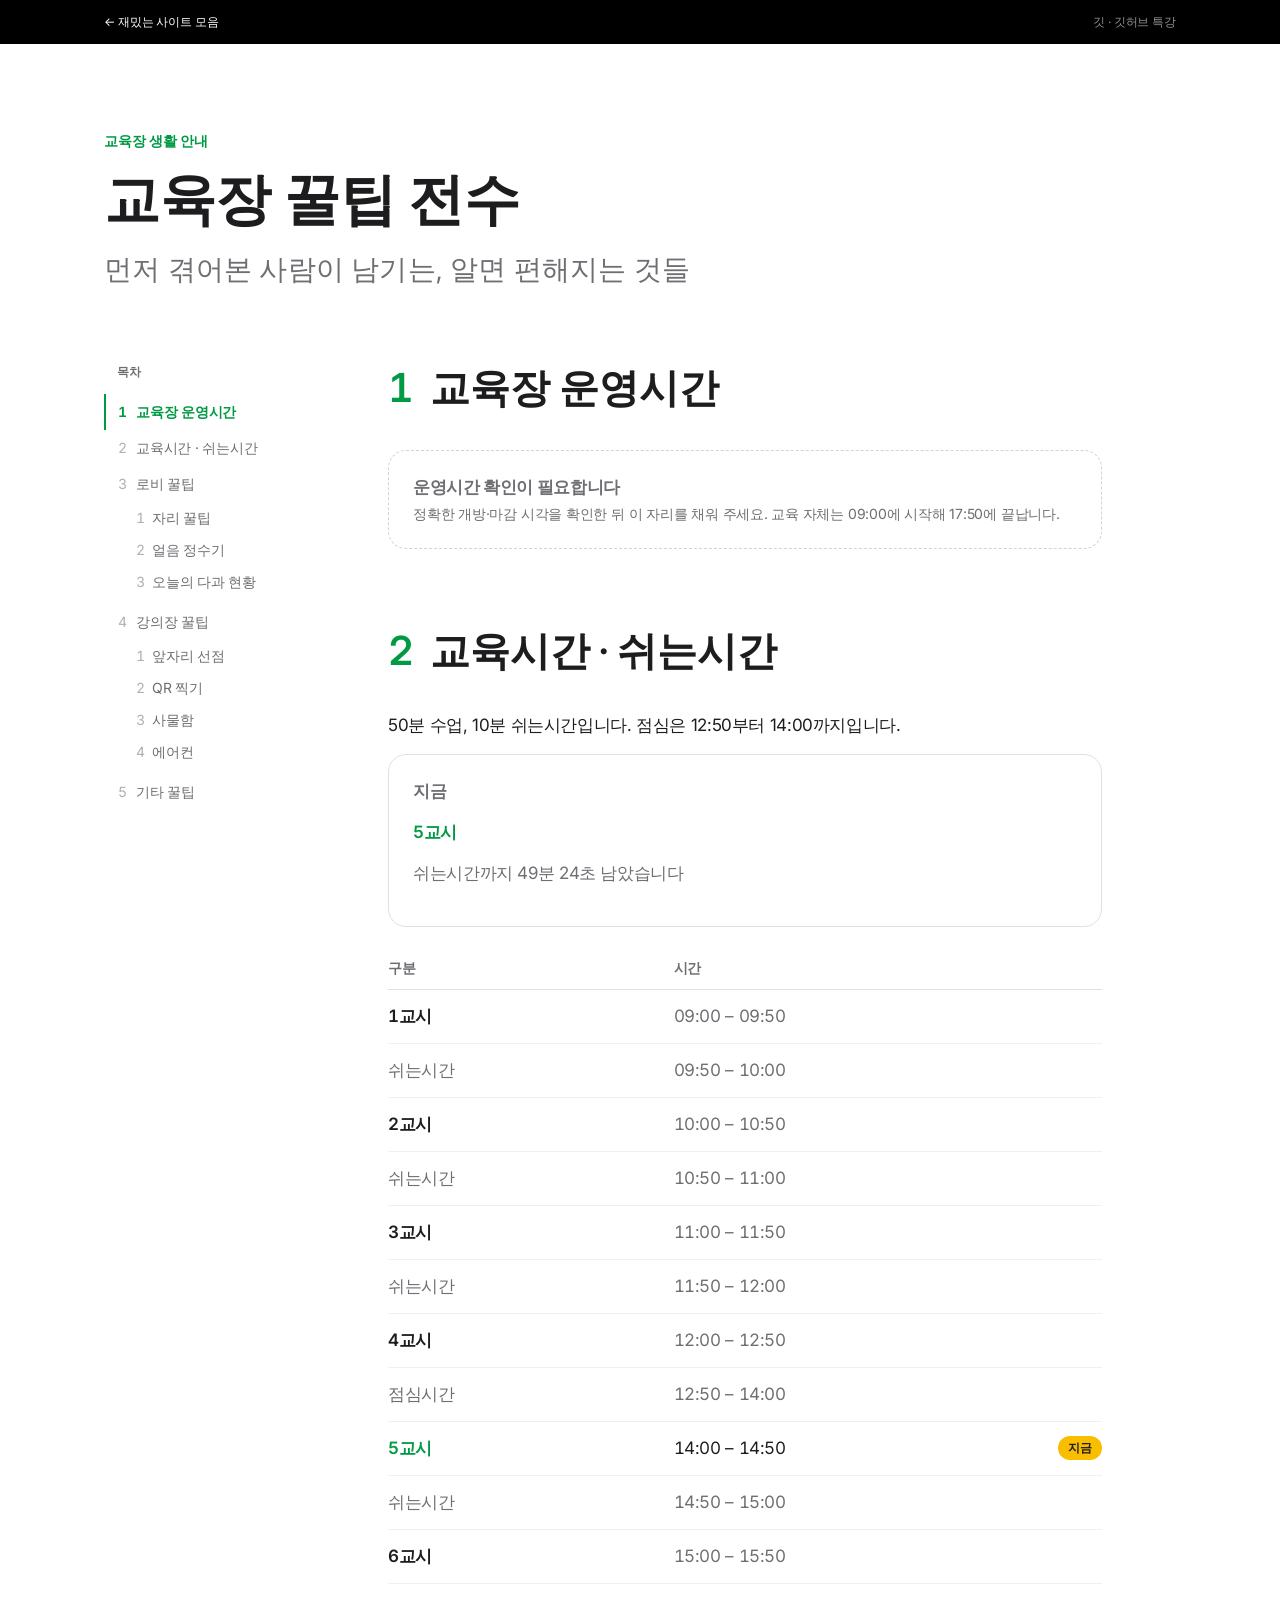
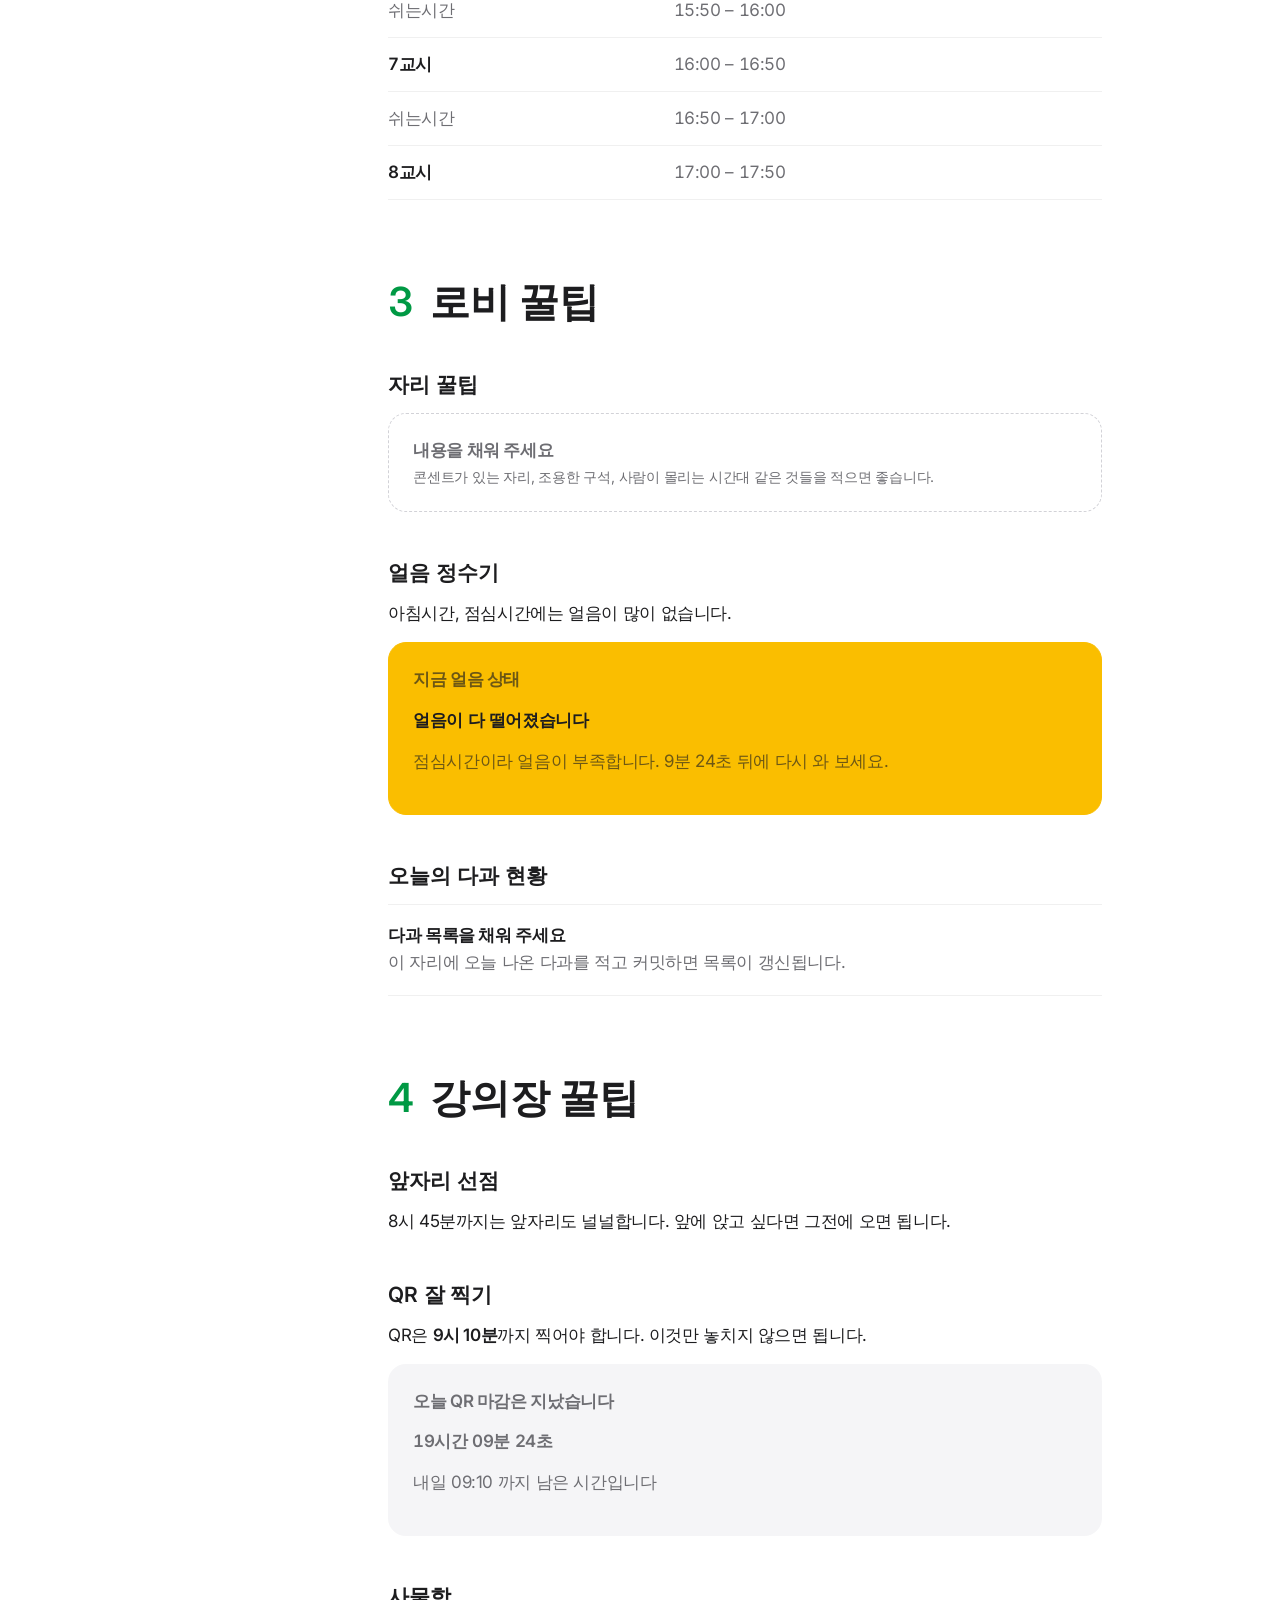
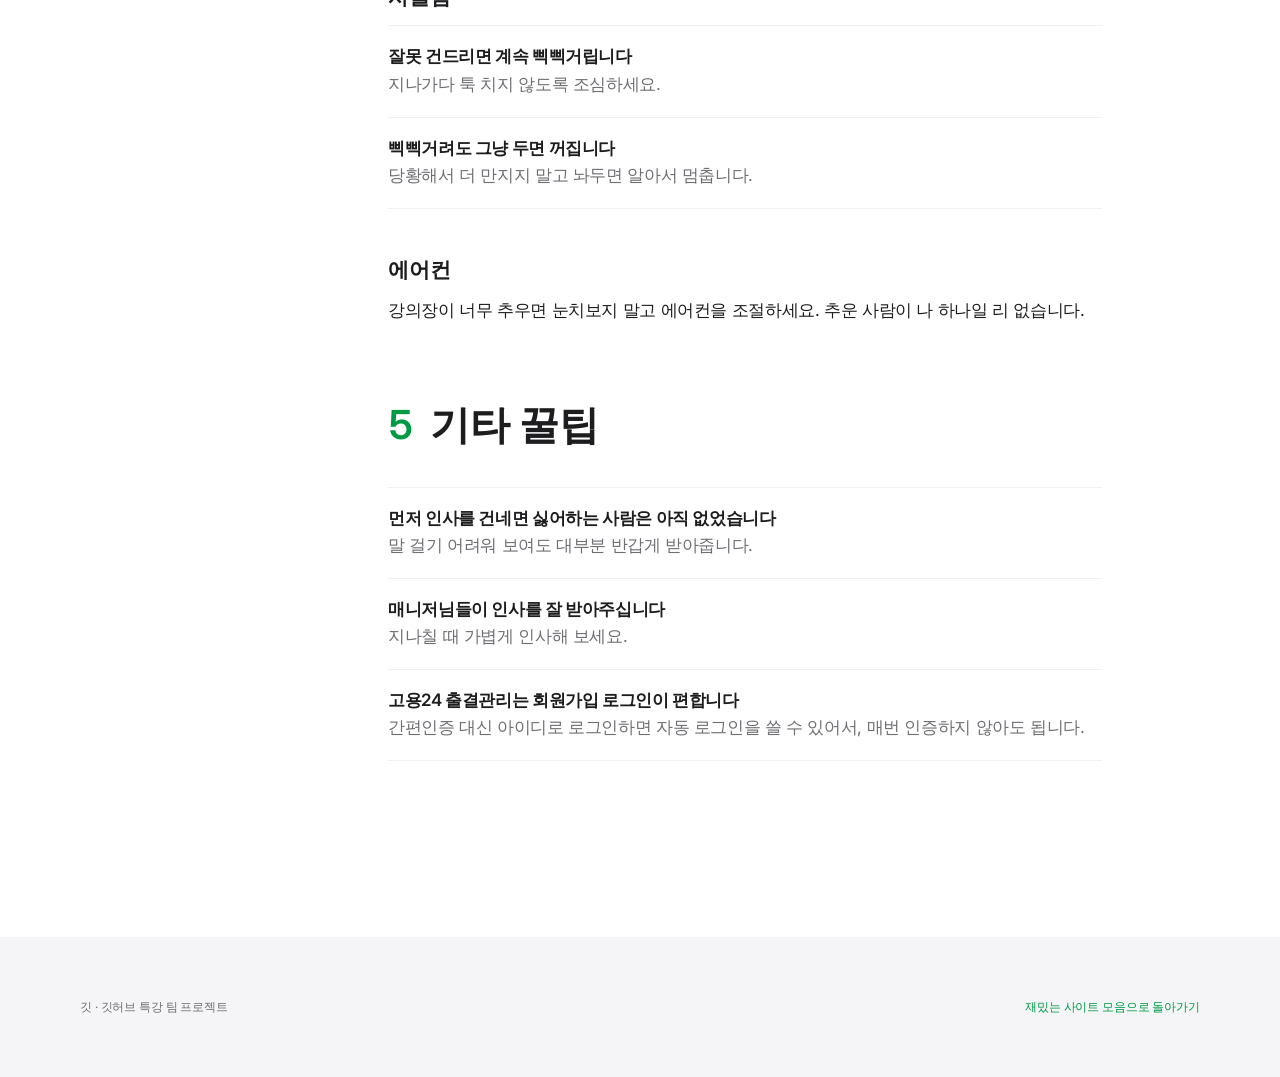
==== sites/honeytips.html @ 3ab96770 "애플스타일 적용한 1차 초안" ====
<!DOCTYPE html>
<html lang="ko">
<head>
  <meta charset="UTF-8">
  <meta name="viewport" content="width=device-width, initial-scale=1.0">
  <title>교육장 꿀팁 전수 — 재밌는 사이트 모음</title>
  <link rel="stylesheet" href="../style.css">

  <!-- 숫자와 영문을 또렷하게 보여주기 위한 글꼴입니다. 한글은 시스템 글꼴을 씁니다. -->
  <link rel="preconnect" href="https://fonts.googleapis.com">
  <link rel="preconnect" href="https://fonts.gstatic.com" crossorigin>
  <link href="https://fonts.googleapis.com/css2?family=Inter:wght@300;400;600;700&display=swap" rel="stylesheet">

  <!-- ===================================================================
       이 페이지 전용 스타일입니다.
       공통 파일(style.css)은 팀 전체가 같이 쓰므로 건드리지 않고,
       이 페이지에만 필요한 것은 전부 여기에 적습니다.

       디자인 규칙
       - 배경은 흰색. 회색(#f5f5f7)은 바닥글처럼 아주 가끔만 씁니다.
       - 초록(#009944)은 "누를 수 있는 것"과 "정상"에만 씁니다.
       - 노랑(#FABE00)은 "지금 봐야 하는 것"에만 씁니다. 장식으로 쓰지 않습니다.
       - 그림자를 쓰지 않습니다. 구분은 여백과 1px 실선으로만 합니다.
       =================================================================== -->
  <style>
    /* ── 색 ─────────────────────────────────────────────────────
       공통 파일이 정해둔 이름을 그대로 덮어씁니다.
       그래야 공통 파일에서 물려받는 부분도 같은 색으로 따라옵니다. */

    :root {
      --green:       #009944;   /* 누를 수 있는 것 · 정상 */
      --green-dark:  #007a36;   /* 눌렀을 때 */
      --green-focus: #00a84a;   /* 키보드 초점 테두리 */

      --yellow:      #fabe00;   /* 지금 봐야 하는 것 */
      --yellow-soft: #fff9e6;   /* 노랑의 아주 옅은 배경 */
      --yellow-line: #f0d68a;

      --ink:         #1d1d1f;   /* 모든 글자 */
      --ink-soft:    #6e6e73;   /* 보조 설명 */
      --ink-faint:   #6e6e73;   /* 작은 글자용. 더 밝게 하면 흐려서 읽기 어려워집니다 */
      --ink-decor:   #b0b0b5;   /* 목차 앞 번호처럼 읽지 않아도 되는 것 */

      --line:        #e0e0e0;   /* 1px 실선 */
      --line-soft:   #f0f0f0;
      --bg:          #ffffff;
      --card:        #ffffff;
      --parchment:   #f5f5f7;

      --font: -apple-system, BlinkMacSystemFont, "SF Pro Text", "Inter",
              "Pretendard", "Apple SD Gothic Neo", "Malgun Gothic", "맑은 고딕", sans-serif;
      --font-display: -apple-system, BlinkMacSystemFont, "SF Pro Display", "Inter",
              "Pretendard", "Apple SD Gothic Neo", "Malgun Gothic", "맑은 고딕", sans-serif;
    }

    /* ── 바탕 ───────────────────────────────────────────────── */

    body {
      background: var(--bg);
      color: var(--ink);
      font-family: var(--font);
      font-size: 17px;              /* 16px 이 아니라 17px 입니다 */
      font-weight: 400;
      line-height: 1.47;
      letter-spacing: -0.374px;
    }

    /* 키보드로 이동할 때만 보이는 초점 테두리 */
    a:focus-visible {
      outline: 2px solid var(--green-focus);
      outline-offset: 3px;
      border-radius: 5px;
    }

    /* 누르는 순간 살짝 작아집니다 */
    a:active { transform: scale(0.95); }

    /* ── 맨 위 얇은 검은 띠 ─────────────────────────────────── */

    .global-nav {
      position: sticky;
      top: 0;
      z-index: 20;
      height: 44px;
      background: #000000;
      color: #ffffff;
    }

    .global-nav-inner {
      max-width: 1120px;
      height: 100%;
      margin: 0 auto;
      padding: 0 24px;
      display: flex;
      align-items: center;
      justify-content: space-between;
      gap: 16px;
    }

    .global-nav a,
    .global-nav span {
      font-size: 12px;
      font-weight: 400;
      line-height: 1;
      letter-spacing: -0.12px;
      color: #ffffff;
    }

    .global-nav a {
      display: inline-flex;
      align-items: center;
      height: 44px;              /* 손가락으로 누를 수 있는 크기를 확보합니다 */
      transition: opacity 0.15s ease;
    }

    .global-nav a:hover { opacity: 0.66; }
    .global-nav span { color: rgba(255, 255, 255, 0.56); }

    /* ── 큰 제목 ────────────────────────────────────────────── */

    .hero-band {
      max-width: 1120px;
      margin: 0 auto;
      padding: 88px 24px 72px;
    }

    .hero-kicker {
      margin: 0 0 20px;
      font-size: 14px;
      font-weight: 600;
      line-height: 1.29;
      letter-spacing: -0.224px;
      color: var(--green);
    }

    .hero-band h1 {
      margin: 0;
      font-family: var(--font-display);
      font-size: 56px;
      font-weight: 600;
      line-height: 1.07;
      letter-spacing: -0.28px;
      color: var(--ink);
    }

    .hero-lead {
      margin: 24px 0 0;
      max-width: 34em;
      font-family: var(--font-display);
      font-size: 28px;
      font-weight: 400;
      line-height: 1.14;
      letter-spacing: 0.196px;
      color: var(--ink-soft);
    }

    /* ── 목차 + 본문 2단 구성 ───────────────────────────────── */

    .tips-shell {
      max-width: 1120px;
      margin: 0 auto;
      padding: 0 24px 96px;
      display: grid;
      grid-template-columns: 220px minmax(0, 1fr);
      gap: 64px;
      align-items: start;
    }

    /* ── 왼쪽 목차 ──────────────────────────────────────────── */

    .tips-nav {
      position: sticky;
      top: 68px;                 /* 검은 띠(44px) 아래로 내려 붙입니다 */
      padding-top: 8px;
    }

    .tips-nav-label {
      margin: 0 0 16px;
      padding-left: 13px;
      font-size: 12px;
      font-weight: 600;
      line-height: 1;
      letter-spacing: -0.12px;
      color: var(--ink-faint);
    }

    .tips-nav ol {
      list-style: none;
      margin: 0;
      padding: 0;
      counter-reset: navnum;
    }

    .tips-nav > ol > li { counter-increment: navnum; }

    .tips-nav > ol > li > a::before {
      content: counter(navnum);
      display: inline-block;
      width: 18px;
      color: var(--ink-decor);
      font-variant-numeric: tabular-nums;
    }

    .tips-nav a {
      display: block;
      padding: 9px 12px;
      font-size: 14px;
      font-weight: 400;
      line-height: 1.29;
      letter-spacing: -0.224px;
      color: var(--ink-soft);
      border-left: 2px solid transparent;
      transition: color 0.15s ease;
    }

    .tips-nav a:hover { color: var(--ink); }

    /* 지금 보고 있는 항목 — 배경을 깔지 않고 색과 실선으로만 표시합니다 */
    .tips-nav a.is-current {
      color: var(--green);
      font-weight: 600;
      border-left-color: var(--green);
    }

    .tips-nav a.is-current::before { color: var(--green); }

    /* 지금 보고 있는 소분류가 속한 큰 항목 */
    .tips-nav a.is-parent {
      color: var(--ink);
      border-left-color: var(--line);
    }

    .tips-nav ol ol {
      margin: 0 0 6px;
      padding-left: 18px;
      counter-reset: subnum;
    }

    .tips-nav ol ol li { counter-increment: subnum; }

    .tips-nav ol ol a {
      padding: 7px 12px;
      font-size: 14px;
      color: var(--ink-faint);
    }

    .tips-nav ol ol a::before {
      content: counter(subnum);
      display: inline-block;
      width: 16px;
      color: var(--ink-decor);
      font-variant-numeric: tabular-nums;
    }

    .tips-nav ol ol a.is-current::before { color: var(--green); }

    /* ── 본문 ───────────────────────────────────────────────── */

    .tips-main { min-width: 0; padding-top: 8px; }

    .tips-section { margin-bottom: 80px; scroll-margin-top: 64px; }
    .tips-sub { scroll-margin-top: 64px; }

    .tips-section h2 {
      margin: 0 0 40px;
      font-family: var(--font-display);
      font-size: 40px;
      font-weight: 600;
      line-height: 1.1;
      letter-spacing: 0;
      color: var(--ink);
    }

    .tips-section h2 .num {
      color: var(--green);
      margin-right: 16px;
      font-variant-numeric: tabular-nums;
    }

    .tips-sub { margin-top: 48px; }

    .tips-sub h3 {
      margin: 0 0 16px;
      font-family: var(--font-display);
      font-size: 21px;
      font-weight: 600;
      line-height: 1.19;
      letter-spacing: 0.231px;
      color: var(--ink);
    }

    .tips-section p {
      margin: 0 0 16px;
      max-width: 42em;
      font-size: 17px;
      line-height: 1.47;
      letter-spacing: -0.374px;
    }

    .tips-section p strong { font-weight: 600; }

    /* ── 꿀팁 목록 ──────────────────────────────────────────── */

    .tips-list {
      list-style: none;
      margin: 0;
      padding: 0;
      border-top: 1px solid var(--line-soft);
      max-width: 42em;
    }

    .tips-list li {
      padding: 20px 0;
      border-bottom: 1px solid var(--line-soft);
    }

    .tips-list li strong {
      display: block;
      margin-bottom: 4px;
      font-size: 17px;
      font-weight: 600;
      line-height: 1.24;
      letter-spacing: -0.374px;
      color: var(--ink);
    }

    .tips-list li span {
      display: block;
      font-size: 17px;
      font-weight: 400;
      line-height: 1.47;
      letter-spacing: -0.374px;
      color: var(--ink-soft);
    }

    /* ── 아직 안 채운 자리 ──────────────────────────────────── */

    .tips-todo {
      max-width: 42em;
      border: 1px dashed #d2d2d7;
      border-radius: 18px;
      padding: 24px;
      background: transparent;
    }

    .tips-todo strong {
      display: block;
      margin-bottom: 4px;
      font-size: 17px;
      font-weight: 600;
      letter-spacing: -0.374px;
      color: var(--ink-soft);
    }

    .tips-todo span {
      display: block;
      font-size: 14px;
      line-height: 1.43;
      letter-spacing: -0.224px;
      color: var(--ink-faint);
    }

    /* ── 지금 시각에 따라 바뀌는 상자 ───────────────────────── */

    .widget {
      max-width: 42em;
      border: 1px solid var(--line);
      border-radius: 18px;
      background: var(--card);
      padding: 24px;
      transition: background 0.2s ease, border-color 0.2s ease;
    }

    .widget-label {
      margin: 0 0 12px;
      font-size: 14px;
      font-weight: 600;
      line-height: 1.29;
      letter-spacing: -0.224px;
      color: var(--ink-faint);
    }

    .widget-big {
      margin: 0;
      font-family: var(--font-display);
      font-size: 34px;
      font-weight: 600;
      line-height: 1.2;
      letter-spacing: -0.374px;
      font-variant-numeric: tabular-nums;
      color: var(--ink);
    }

    .widget-note {
      margin: 10px 0 0;
      font-size: 14px;
      font-weight: 400;
      line-height: 1.43;
      letter-spacing: -0.224px;
      color: var(--ink-soft);
    }

    /* 정상 — 흰 바탕에 초록 숫자 */
    .widget[data-state="ok"] .widget-big { color: var(--green); }

    /* 곧 바뀜 — 아주 옅은 노랑 */
    .widget[data-state="soon"] {
      background: var(--yellow-soft);
      border-color: var(--yellow-line);
    }

    /* 지금 봐야 함 — 노랑을 꽉 채웁니다 */
    .widget[data-state="urgent"] {
      background: var(--yellow);
      border-color: var(--yellow);
    }

    .widget[data-state="urgent"] .widget-label,
    .widget[data-state="urgent"] .widget-note { color: rgba(29, 29, 31, 0.64); }

    /* 이미 지나감 — 색을 빼고 조용히 알립니다 */
    .widget[data-state="past"] {
      background: var(--parchment);
      border-color: transparent;
    }

    .widget[data-state="past"] .widget-big { color: var(--ink-faint); }

    /* QR 마감 10분 전에만 천천히 숨을 쉽니다 */
    #w-qr[data-state="urgent"] .widget-big { animation: pulse 1.6s ease-in-out infinite; }

    @keyframes pulse { 50% { opacity: 0.5; } }

    @media (prefers-reduced-motion: reduce) {
      #w-qr[data-state="urgent"] .widget-big { animation: none; }
      a:active { transform: none; }
    }

    /* ── 시간표 ─────────────────────────────────────────────── */

    .timetable {
      width: 100%;
      max-width: 42em;
      border-collapse: collapse;
      font-size: 17px;
      letter-spacing: -0.374px;
    }

    .timetable th {
      text-align: left;
      padding: 0 0 12px;
      font-size: 14px;
      font-weight: 600;
      line-height: 1.29;
      letter-spacing: -0.224px;
      color: var(--ink-faint);
      border-bottom: 1px solid var(--line);
    }

    .timetable td {
      padding: 14px 0;
      border-bottom: 1px solid var(--line-soft);
      font-variant-numeric: tabular-nums;
      color: var(--ink-soft);
    }

    .timetable .t-name { font-weight: 600; color: var(--ink); width: 40%; }

    /* 쉬는시간과 점심은 수업보다 한 톤 조용하게 */
    .timetable tr[data-kind="break"] .t-name,
    .timetable tr[data-kind="lunch"] .t-name {
      font-weight: 400;
      color: var(--ink-soft);
    }

    .timetable .t-now { width: 64px; text-align: right; }

    /* 지금 진행 중인 줄 */
    .timetable tr.is-now .t-name { color: var(--green); font-weight: 600; }
    .timetable tr.is-now td { color: var(--ink); }

    /* "지금" 표시는 노랑 알약 하나로만 */
    .timetable .t-now:not(:empty) {
      font-size: 0;                 /* 칸의 글자 크기를 지우고 알약만 남깁니다 */
    }

    .timetable .t-now:not(:empty)::after {
      content: "지금";
      display: inline-block;
      padding: 4px 10px;
      border-radius: 9999px;
      background: var(--yellow);
      color: var(--ink);
      font-size: 12px;
      font-weight: 600;
      line-height: 1.3;
      letter-spacing: -0.12px;
    }

    /* ── 바닥글 ─────────────────────────────────────────────── */

    .page-foot {
      background: var(--parchment);
      padding: 64px 24px;
    }

    .page-foot-inner {
      max-width: 1120px;
      margin: 0 auto;
      display: flex;
      justify-content: space-between;
      flex-wrap: wrap;
      gap: 12px;
      font-size: 12px;
      font-weight: 400;
      line-height: 1;
      letter-spacing: -0.12px;
      color: var(--ink-soft);
    }

    .page-foot a { color: var(--green); }

    /* ── 좁은 화면 ──────────────────────────────────────────── */

    @media (max-width: 860px) {
      .hero-band { padding: 56px 24px 44px; }
      .hero-band h1 { font-size: 34px; }
      .hero-lead { font-size: 21px; margin-top: 16px; }

      .tips-shell {
        /* minmax(0, 1fr) 로 적어야 목차 칩이 길어져도 화면 폭을 밀어내지 않습니다 */
        grid-template-columns: minmax(0, 1fr);
        gap: 0;
      }

      .tips-nav {
        position: sticky;
        top: 44px;
        z-index: 10;
        padding: 12px 0;
        background: rgba(255, 255, 255, 0.8);
        backdrop-filter: saturate(180%) blur(20px);
        -webkit-backdrop-filter: saturate(180%) blur(20px);
        border-bottom: 1px solid var(--line);
        margin-bottom: 32px;
      }

      .tips-nav-label { display: none; }
      .tips-nav ol ol { display: none; }   /* 좁은 화면에선 큰 항목만 보여줍니다 */

      .tips-nav > ol {
        display: flex;
        gap: 4px;
        overflow-x: auto;
        scrollbar-width: none;
      }

      .tips-nav > ol::-webkit-scrollbar { display: none; }
      .tips-nav > ol > li { flex: 0 0 auto; }

      .tips-nav a {
        border-left: 0;
        border-radius: 9999px;
        white-space: nowrap;
        padding: 8px 14px;
      }

      /* 소분류가 숨겨지므로, 소분류를 보고 있을 때는 큰 항목을 대신 켭니다 */
      .tips-nav a.is-current,
      .tips-nav a.is-parent {
        background: var(--green);
        color: #ffffff;
        font-weight: 400;
        border-left: 0;
      }

      .tips-nav a.is-current::before,
      .tips-nav a.is-parent::before { color: rgba(255, 255, 255, 0.6); }

      .tips-section { margin-bottom: 56px; }
      .tips-section h2 { font-size: 28px; margin-bottom: 28px; }
      .tips-sub { margin-top: 36px; }
      .widget-big { font-size: 28px; }
    }

    @media (max-width: 419px) {
      .hero-band h1 { font-size: 28px; }
      .tips-section h2 { font-size: 24px; }
      .timetable { font-size: 15px; }
    }
  </style>
</head>
<body>

  <!-- ① 맨 위 얇은 검은 띠 -->
  <nav class="global-nav">
    <div class="global-nav-inner">
      <a href="../index.html">← 재밌는 사이트 모음</a>
      <span>깃 · 깃허브 특강</span>
    </div>
  </nav>

  <!-- ② 큰 제목 -->
  <header class="hero-band">
    <p class="hero-kicker">교육장 생활 안내</p>
    <h1>교육장 꿀팁 전수</h1>
    <p class="hero-lead">먼저 겪어본 사람이 남기는, 알면 편해지는 것들</p>
  </header>

  <div class="tips-shell">

    <!-- ③ 왼쪽 목차 -->
    <nav class="tips-nav" aria-label="페이지 목차">
      <p class="tips-nav-label">목차</p>
      <ol>
        <li><a href="#hours">교육장 운영시간</a></li>
        <li><a href="#timetable">교육시간 · 쉬는시간</a></li>
        <li>
          <a href="#lobby">로비 꿀팁</a>
          <ol>
            <li><a href="#lobby-seat">자리 꿀팁</a></li>
            <li><a href="#lobby-ice">얼음 정수기</a></li>
            <li><a href="#lobby-snack">오늘의 다과 현황</a></li>
          </ol>
        </li>
        <li>
          <a href="#room">강의장 꿀팁</a>
          <ol>
            <li><a href="#room-seat">앞자리 선점</a></li>
            <li><a href="#room-qr">QR 찍기</a></li>
            <li><a href="#room-locker">사물함</a></li>
            <li><a href="#room-aircon">에어컨</a></li>
          </ol>
        </li>
        <li><a href="#etc">기타 꿀팁</a></li>
      </ol>
    </nav>

    <!-- ④ 본문 -->
    <main class="tips-main">

      <!-- 1. 교육장 운영시간 -->
      <section class="tips-section" id="hours">
        <h2><span class="num">1</span>교육장 운영시간</h2>

        <!-- TODO: 실제 운영시간을 확인해서 이 자리를 채워 주세요 -->
        <div class="tips-todo">
          <strong>운영시간 확인이 필요합니다</strong>
          <span>정확한 개방·마감 시각을 확인한 뒤 이 자리를 채워 주세요. 교육 자체는 09:00에 시작해 17:50에 끝납니다.</span>
        </div>
      </section>

      <!-- 2. 교육시간 · 쉬는시간 표 -->
      <section class="tips-section" id="timetable">
        <h2><span class="num">2</span>교육시간 · 쉬는시간</h2>

        <p>50분 수업, 10분 쉬는시간입니다. 점심은 12:50부터 14:00까지입니다.</p>

        <!-- 지금 진행 중인 시간대를 알려주는 상자 -->
        <div class="widget" id="w-period" data-state="ok" style="margin-bottom: 32px">
          <p class="widget-label">지금</p>
          <p class="widget-big" id="period-now">—</p>
          <p class="widget-note" id="period-note">시간을 불러오는 중입니다</p>
        </div>

        <!-- data-start / data-end 는 자정부터 몇 분이 지났는지입니다 (09:00 → 540) -->
        <table class="timetable">
          <thead>
            <tr>
              <th>구분</th>
              <th>시간</th>
              <th class="t-now"></th>
            </tr>
          </thead>
          <tbody id="timetable-body">
            <tr data-kind="class" data-start="540"  data-end="590"><td class="t-name">1교시</td><td>09:00 – 09:50</td><td class="t-now"></td></tr>
            <tr data-kind="break" data-start="590"  data-end="600"><td class="t-name">쉬는시간</td><td>09:50 – 10:00</td><td class="t-now"></td></tr>
            <tr data-kind="class" data-start="600"  data-end="650"><td class="t-name">2교시</td><td>10:00 – 10:50</td><td class="t-now"></td></tr>
            <tr data-kind="break" data-start="650"  data-end="660"><td class="t-name">쉬는시간</td><td>10:50 – 11:00</td><td class="t-now"></td></tr>
            <tr data-kind="class" data-start="660"  data-end="710"><td class="t-name">3교시</td><td>11:00 – 11:50</td><td class="t-now"></td></tr>
            <tr data-kind="break" data-start="710"  data-end="720"><td class="t-name">쉬는시간</td><td>11:50 – 12:00</td><td class="t-now"></td></tr>
            <tr data-kind="class" data-start="720"  data-end="770"><td class="t-name">4교시</td><td>12:00 – 12:50</td><td class="t-now"></td></tr>
            <tr data-kind="lunch" data-start="770"  data-end="840"><td class="t-name">점심시간</td><td>12:50 – 14:00</td><td class="t-now"></td></tr>
            <tr data-kind="class" data-start="840"  data-end="890"><td class="t-name">5교시</td><td>14:00 – 14:50</td><td class="t-now"></td></tr>
            <tr data-kind="break" data-start="890"  data-end="900"><td class="t-name">쉬는시간</td><td>14:50 – 15:00</td><td class="t-now"></td></tr>
            <tr data-kind="class" data-start="900"  data-end="950"><td class="t-name">6교시</td><td>15:00 – 15:50</td><td class="t-now"></td></tr>
            <tr data-kind="break" data-start="950"  data-end="960"><td class="t-name">쉬는시간</td><td>15:50 – 16:00</td><td class="t-now"></td></tr>
            <tr data-kind="class" data-start="960"  data-end="1010"><td class="t-name">7교시</td><td>16:00 – 16:50</td><td class="t-now"></td></tr>
            <tr data-kind="break" data-start="1010" data-end="1020"><td class="t-name">쉬는시간</td><td>16:50 – 17:00</td><td class="t-now"></td></tr>
            <tr data-kind="class" data-start="1020" data-end="1070"><td class="t-name">8교시</td><td>17:00 – 17:50</td><td class="t-now"></td></tr>
          </tbody>
        </table>
      </section>

      <!-- 3. 로비 꿀팁 -->
      <section class="tips-section" id="lobby">
        <h2><span class="num">3</span>로비 꿀팁</h2>

        <div class="tips-sub" id="lobby-seat">
          <h3>자리 꿀팁</h3>
          <!-- TODO: 로비 자리에 대해 알아둘 점을 적어 주세요 -->
          <div class="tips-todo">
            <strong>내용을 채워 주세요</strong>
            <span>콘센트가 있는 자리, 조용한 구석, 사람이 몰리는 시간대 같은 것들을 적으면 좋습니다.</span>
          </div>
        </div>

        <div class="tips-sub" id="lobby-ice">
          <h3>얼음 정수기</h3>
          <p>아침시간, 점심시간에는 얼음이 많이 없습니다.</p>

          <div class="widget" id="w-ice" data-state="ok">
            <p class="widget-label">지금 얼음 상태</p>
            <p class="widget-big" id="ice-status">—</p>
            <p class="widget-note" id="ice-note">시간을 불러오는 중입니다</p>
          </div>
        </div>

        <div class="tips-sub" id="lobby-snack">
          <h3>오늘의 다과 현황</h3>
          <!-- TODO: 다과가 바뀌면 아래 목록을 고치고 커밋하면 됩니다 -->
          <ul class="tips-list">
            <li>
              <strong>다과 목록을 채워 주세요</strong>
              <span>이 자리에 오늘 나온 다과를 적고 커밋하면 목록이 갱신됩니다.</span>
            </li>
          </ul>
        </div>
      </section>

      <!-- 4. 강의장 꿀팁 -->
      <section class="tips-section" id="room">
        <h2><span class="num">4</span>강의장 꿀팁</h2>

        <div class="tips-sub" id="room-seat">
          <h3>앞자리 선점</h3>
          <p>8시 45분까지는 앞자리도 널널합니다. 앞에 앉고 싶다면 그전에 오면 됩니다.</p>
        </div>

        <div class="tips-sub" id="room-qr">
          <h3>QR 잘 찍기</h3>
          <p>QR은 <strong>9시 10분</strong>까지 찍어야 합니다. 이것만 놓치지 않으면 됩니다.</p>

          <div class="widget" id="w-qr" data-state="ok">
            <p class="widget-label">QR 마감까지</p>
            <p class="widget-big" id="qr-count">—</p>
            <p class="widget-note" id="qr-note">시간을 불러오는 중입니다</p>
          </div>
        </div>

        <div class="tips-sub" id="room-locker">
          <h3>사물함</h3>
          <ul class="tips-list">
            <li>
              <strong>잘못 건드리면 계속 삑삑거립니다</strong>
              <span>지나가다 툭 치지 않도록 조심하세요.</span>
            </li>
            <li>
              <strong>삑삑거려도 그냥 두면 꺼집니다</strong>
              <span>당황해서 더 만지지 말고 놔두면 알아서 멈춥니다.</span>
            </li>
          </ul>
        </div>

        <div class="tips-sub" id="room-aircon">
          <h3>에어컨</h3>
          <p>강의장이 너무 추우면 눈치보지 말고 에어컨을 조절하세요. 추운 사람이 나 하나일 리 없습니다.</p>
        </div>
      </section>

      <!-- 5. 기타 꿀팁 -->
      <section class="tips-section" id="etc">
        <h2><span class="num">5</span>기타 꿀팁</h2>

        <ul class="tips-list">
          <li>
            <strong>먼저 인사를 건네면 싫어하는 사람은 아직 없었습니다</strong>
            <span>말 걸기 어려워 보여도 대부분 반갑게 받아줍니다.</span>
          </li>
          <li>
            <strong>매니저님들이 인사를 잘 받아주십니다</strong>
            <span>지나칠 때 가볍게 인사해 보세요.</span>
          </li>
          <li>
            <strong>고용24 출결관리는 회원가입 로그인이 편합니다</strong>
            <span>간편인증 대신 아이디로 로그인하면 자동 로그인을 쓸 수 있어서, 매번 인증하지 않아도 됩니다.</span>
          </li>
        </ul>
      </section>

    </main>
  </div>

  <!-- ⑤ 바닥글 -->
  <footer class="page-foot">
    <div class="page-foot-inner">
      <span>깃 · 깃허브 특강 팀 프로젝트</span>
      <a href="../index.html">재밌는 사이트 모음으로 돌아가기</a>
    </div>
  </footer>

  <script>
  (function () {
    'use strict';

    /* ================================================================
       지금 시각 (한국시간 기준)
       보는 사람의 컴퓨터가 다른 시간대로 맞춰져 있어도
       항상 서울 시각으로 계산하기 위해 Intl 을 씁니다.
       ================================================================ */
    function kstNow() {
      var parts = new Intl.DateTimeFormat('en-US', {
        timeZone: 'Asia/Seoul',
        hour12: false,
        hour: '2-digit', minute: '2-digit', second: '2-digit'
      }).formatToParts(new Date());

      var get = function (type) {
        var found = parts.find(function (p) { return p.type === type; });
        return found ? parseInt(found.value, 10) : 0;
      };

      var h = get('hour');
      if (h === 24) { h = 0; }              // 환경에 따라 자정을 24로 주는 경우가 있습니다

      return { h: h, m: get('minute'), s: get('second') };
    }

    function pad(n) { return n < 10 ? '0' + n : String(n); }

    /* 남은 초를 "1시간 12분 30초" 같은 말로 바꿉니다 */
    function speakLeft(totalSec) {
      var h = Math.floor(totalSec / 3600);
      var m = Math.floor((totalSec % 3600) / 60);
      var s = totalSec % 60;
      if (h > 0) { return h + '시간 ' + pad(m) + '분 ' + pad(s) + '초'; }
      if (m > 0) { return m + '분 ' + pad(s) + '초'; }
      return s + '초';
    }

    /* 상자의 색을 정하는 이름입니다.
       ok 정상 · soon 곧 바뀜 · urgent 지금 봐야 함 · past 이미 지나감 */

    /* ================================================================
       ① 시간표 — 지금 진행 중인 줄을 강조합니다
       ================================================================ */
    var rows      = Array.prototype.slice.call(document.querySelectorAll('#timetable-body tr'));
    var wPeriod   = document.getElementById('w-period');
    var elPerNow  = document.getElementById('period-now');
    var elPerNote = document.getElementById('period-note');

    var DAY_START = 540;   // 09:00

    function updateTimetable(now) {
      var minOfDay = now.h * 60 + now.m;
      var secOfDay = now.h * 3600 + now.m * 60 + now.s;
      var current  = null;

      rows.forEach(function (row) {
        var start = parseInt(row.getAttribute('data-start'), 10);
        var end   = parseInt(row.getAttribute('data-end'), 10);
        var isNow = minOfDay >= start && minOfDay < end;

        row.classList.toggle('is-now', isNow);
        row.querySelector('.t-now').textContent = isNow ? '지금' : '';

        if (isNow) { current = { row: row, end: end, isLast: row === rows[rows.length - 1] }; }
      });

      if (current) {
        var kind    = current.row.getAttribute('data-kind');
        var name    = current.row.querySelector('.t-name').textContent;
        var leftSec = (current.end * 60) - secOfDay;

        // 마지막 교시 뒤에는 쉬는시간이 아니라 하교가 기다립니다
        var next    = current.isLast     ? '교육 종료까지' :
                      kind === 'class'   ? '쉬는시간까지'  :
                      kind === 'lunch'   ? '오후 수업까지' : '수업 시작까지';

        wPeriod.setAttribute('data-state', kind === 'class' ? 'ok' : 'soon');
        elPerNow.textContent  = name;
        elPerNote.textContent = next + ' ' + speakLeft(leftSec) + ' 남았습니다';
        return;
      }

      // 진행 중인 시간대가 없을 때 — 수업 전이거나 수업이 끝난 뒤입니다
      if (minOfDay < DAY_START) {
        wPeriod.setAttribute('data-state', 'soon');
        elPerNow.textContent  = '수업 전';
        elPerNote.textContent = '1교시 시작까지 ' + speakLeft((DAY_START * 60) - secOfDay) + ' 남았습니다';
      } else {
        wPeriod.setAttribute('data-state', 'past');
        elPerNow.textContent  = '교육 종료';
        elPerNote.textContent = '오늘 교육은 17:50에 끝났습니다. 고생하셨습니다.';
      }
    }

    /* ================================================================
       ② QR 마감 카운트다운 — 매일 09:10 까지
       ================================================================ */
    var QR_DEADLINE = 9 * 3600 + 10 * 60;   // 09:10 을 초로 바꾼 값

    var wQr      = document.getElementById('w-qr');
    var elQrBig  = document.getElementById('qr-count');
    var elQrNote = document.getElementById('qr-note');
    var lblQr    = wQr.querySelector('.widget-label');

    function updateQr(now) {
      var left = QR_DEADLINE - (now.h * 3600 + now.m * 60 + now.s);

      if (left > 0) {
        // 아직 오늘 마감 전입니다
        lblQr.textContent    = 'QR 마감까지';
        elQrBig.textContent  = speakLeft(left);
        elQrNote.textContent = '09:10 까지 찍으면 됩니다';

        wQr.setAttribute('data-state',
          left <= 10 * 60 ? 'urgent' :      // 10분 이하 — 노랑을 꽉 채웁니다
          left <= 30 * 60 ? 'soon'   :      // 30분 이하 — 옅은 노랑
                            'ok');
      } else {
        // 오늘 마감은 지났으므로 내일 09:10 을 보여줍니다
        lblQr.textContent    = '오늘 QR 마감은 지났습니다';
        elQrBig.textContent  = speakLeft(left + 86400);
        elQrNote.textContent = '내일 09:10 까지 남은 시간입니다';
        wQr.setAttribute('data-state', 'past');
      }
    }

    /* ================================================================
       ③ 얼음 정수기 상태
       아침 08:40–09:10, 점심 13:40–14:10 에는 얼음이 떨어집니다
       ================================================================ */
    var ICE_EMPTY_WINDOWS = [
      { from:  8 * 60 + 40, to:  9 * 60 + 10, when: '아침' },
      { from: 13 * 60 + 40, to: 14 * 60 + 10, when: '점심' }
    ];

    var wIce      = document.getElementById('w-ice');
    var elIceBig  = document.getElementById('ice-status');
    var elIceNote = document.getElementById('ice-note');

    function updateIce(now) {
      var minOfDay = now.h * 60 + now.m;

      var window_ = ICE_EMPTY_WINDOWS.filter(function (w) {
        return minOfDay >= w.from && minOfDay < w.to;
      })[0];

      if (window_) {
        var backSec = (window_.to * 60) - (now.h * 3600 + now.m * 60 + now.s);
        wIce.setAttribute('data-state', 'urgent');
        elIceBig.textContent  = '얼음이 다 떨어졌습니다';
        elIceNote.textContent = window_.when + '시간이라 얼음이 부족합니다. ' +
                                speakLeft(backSec) + ' 뒤에 다시 와 보세요.';
      } else {
        wIce.setAttribute('data-state', 'ok');
        elIceBig.textContent  = '얼음이 있습니다';
        elIceNote.textContent = '지금은 얼음이 남아 있을 시간대입니다.';
      }
    }

    /* ================================================================
       1초마다 세 위젯을 함께 갱신합니다
       ================================================================ */
    function tick() {
      var now = kstNow();
      updateTimetable(now);
      updateQr(now);
      updateIce(now);
    }

    tick();
    setInterval(tick, 1000);

    /* ================================================================
       ④ 왼쪽 목차 — 지금 보고 있는 항목을 표시합니다
       ================================================================ */
    var navLinks = Array.prototype.slice.call(document.querySelectorAll('.tips-nav a'));

    var targets = navLinks.map(function (link) {
      return document.querySelector(link.getAttribute('href'));
    }).filter(Boolean);

    function markCurrent(id) {
      var hit = null;

      navLinks.forEach(function (link) {
        var isHit = link.getAttribute('href') === '#' + id;
        link.classList.toggle('is-current', isHit);
        link.classList.remove('is-parent');
        if (isHit) { hit = link; }
      });

      // 소분류가 켜졌다면 그것이 속한 큰 항목도 함께 표시합니다.
      // (좁은 화면에서는 소분류가 숨겨지므로 이 표시가 있어야 위치를 알 수 있습니다)
      if (hit) {
        var parentItem = hit.parentElement.parentElement.closest('li');
        if (parentItem) {
          var parentLink = parentItem.querySelector(':scope > a');
          if (parentLink) { parentLink.classList.add('is-parent'); }
        }
      }
    }

    var SPY_LINE = 140;   // 화면 위에서 이만큼 내려온 지점을 기준선으로 삼습니다

    function updateSpy() {
      if (!targets.length) { return; }

      // 기준선을 이미 지나친 것들 중 가장 마지막 항목이 "지금 보고 있는 곳"입니다.
      // 큰 항목보다 작은 항목이 문서상 뒤에 오므로, 자연스럽게 작은 항목이 잡힙니다.
      var currentId = targets[0].id;

      targets.forEach(function (el) {
        if (el.getBoundingClientRect().top <= SPY_LINE) { currentId = el.id; }
      });

      // 페이지 맨 아래까지 내려왔다면 마지막 항목으로 맞춥니다
      if (window.innerHeight + window.scrollY >= document.body.scrollHeight - 2) {
        currentId = targets[targets.length - 1].id;
      }

      markCurrent(currentId);
    }

    // 항목이 열 몇 개뿐이라 스크롤할 때마다 바로 계산해도 충분히 가볍습니다
    window.addEventListener('scroll', updateSpy, { passive: true });
    window.addEventListener('resize', updateSpy);
    updateSpy();
  })();
  </script>

</body>
</html>
---- style.css ----
/* ===================================================================
   재밌는 사이트 모음 — 공통 스타일
   이 파일은 팀장이 처음 한 번만 올립니다.
   각자 작업할 때는 건드리지 않습니다.
   =================================================================== */

:root {
  --green: #1f7a5c;
  --green-dark: #17604a;
  --ink: #23302c;
  --ink-soft: #5d6b66;
  --line: #e4e6e2;
  --bg: #f8f7f3;
  --card: #ffffff;
}

* { box-sizing: border-box; }

body {
  margin: 0;
  background: var(--bg);
  color: var(--ink);
  font-family: -apple-system, BlinkMacSystemFont, "Apple SD Gothic Neo",
               "Pretendard", "Malgun Gothic", "맑은 고딕", sans-serif;
  line-height: 1.65;
  -webkit-font-smoothing: antialiased;
}

a { color: inherit; text-decoration: none; }

.container {
  width: 100%;
  max-width: 980px;
  margin: 0 auto;
  padding: 0 24px;
}

/* 상세 페이지는 글이 많으므로 폭을 좁게 잡습니다 */
.container-narrow {
  max-width: 700px;
}

/* ── 홈 상단 ───────────────────────────────────────────────── */

.hero {
  padding: 72px 24px 44px;
  text-align: center;
}

.hero-eyebrow {
  margin: 0 0 10px;
  font-size: 14px;
  letter-spacing: 0.08em;
  color: var(--green);
  font-weight: 600;
}

.hero h1 {
  margin: 0;
  font-size: 44px;
  font-weight: 800;
  letter-spacing: -0.02em;
}

.hero h1::after {
  content: "";
  display: block;
  width: 64px;
  height: 4px;
  margin: 18px auto 0;
  border-radius: 4px;
  background: var(--green);
}

.hero-desc {
  margin: 18px 0 0;
  font-size: 17px;
  color: var(--ink-soft);
}

/* ── 카드 그리드 ───────────────────────────────────────────── */

.card-grid {
  list-style: none;
  margin: 0;
  padding: 0 0 56px;
  display: grid;
  grid-template-columns: repeat(auto-fill, minmax(280px, 1fr));
  gap: 20px;
}

.card {
  background: var(--card);
  border: 1px solid var(--line);
  border-radius: 18px;
  overflow: hidden;
  transition: transform 0.18s ease, box-shadow 0.18s ease;
}

.card:hover {
  transform: translateY(-4px);
  box-shadow: 0 14px 30px rgba(35, 48, 44, 0.09);
}

.card-link {
  display: block;
  height: 100%;
}

.card-thumb {
  display: flex;
  align-items: center;
  justify-content: center;
  height: 132px;
  font-size: 52px;
  background: var(--thumb, #eef2ef);
}

.card-body {
  display: block;
  padding: 20px 22px 24px;
}

.card-title {
  display: block;
  font-size: 19px;
  font-weight: 700;
  margin-bottom: 7px;
}

.card-summary {
  display: block;
  font-size: 15px;
  color: var(--ink-soft);
  min-height: 48px;
}

.card-meta {
  display: inline-block;
  margin-top: 14px;
  padding: 4px 11px;
  border-radius: 999px;
  background: #eef4f1;
  color: var(--green-dark);
  font-size: 13px;
  font-weight: 600;
}

/* 비어 있는 자리 — 내 카드를 넣을 곳 */
.card-empty {
  border: 2px dashed #d3dad6;
  background: transparent;
  display: flex;
  align-items: center;
  justify-content: center;
  min-height: 268px;
  color: #9aa5a0;
  text-align: center;
  padding: 24px;
}

.card-empty:hover { transform: none; box-shadow: none; }
.card-empty .plus {
  display: block;
  font-size: 30px;
  font-weight: 300;
  color: #c2cbc6;
  margin-bottom: 10px;
}
.card-empty strong { display: block; font-size: 16px; color: #7f8b86; margin-bottom: 5px; }
.card-empty em { display: block; font-size: 14px; font-style: normal; }

/* ── 상세 페이지 ───────────────────────────────────────────── */

.detail-nav {
  padding: 28px 0 0;
  font-size: 15px;
  color: var(--ink-soft);
  font-weight: 600;
}

.detail-nav a:hover { color: var(--green); }

.detail-head {
  display: flex;
  align-items: center;
  gap: 22px;
  padding: 40px 0 30px;
  border-bottom: 1px solid var(--line);
}

.detail-thumb {
  flex: 0 0 96px;
  height: 96px;
  border-radius: 22px;
  display: flex;
  align-items: center;
  justify-content: center;
  font-size: 46px;
  background: var(--thumb, #eef2ef);
}

.detail-head h1 {
  margin: 0 0 6px;
  font-size: 32px;
  font-weight: 800;
  letter-spacing: -0.02em;
}

.detail-head p {
  margin: 0;
  color: var(--ink-soft);
  font-size: 16px;
}

.detail-section {
  padding: 34px 0 0;
}

.detail-section h2 {
  margin: 0 0 12px;
  font-size: 15px;
  font-weight: 700;
  color: var(--green);
  letter-spacing: 0.04em;
}

.detail-section p {
  margin: 0;
  font-size: 17px;
}

.detail-section ul {
  margin: 0;
  padding-left: 22px;
  font-size: 17px;
}

.detail-section li { margin-bottom: 6px; }

.visit {
  display: inline-block;
  margin: 40px 0 0;
  padding: 15px 30px;
  border-radius: 999px;
  background: var(--green);
  color: #fff;
  font-size: 17px;
  font-weight: 700;
  transition: background 0.15s ease;
}

.visit:hover { background: var(--green-dark); }

.visit-note {
  margin: 12px 0 0;
  font-size: 14px;
  color: var(--ink-soft);
}

.detail-foot {
  margin: 44px 0 0;
  padding: 22px 0 64px;
  border-top: 1px solid var(--line);
  font-size: 15px;
  color: var(--ink-soft);
}

/* ── 바닥글 ────────────────────────────────────────────────── */

.site-foot {
  padding: 30px 24px 48px;
  text-align: center;
  font-size: 14px;
  color: #98a29e;
  border-top: 1px solid var(--line);
}

/* ── 화면이 좁을 때 ────────────────────────────────────────── */

@media (max-width: 600px) {
  .hero { padding: 52px 20px 32px; }
  .hero h1 { font-size: 32px; }
  .detail-head { flex-direction: column; align-items: flex-start; gap: 16px; }
  .detail-head h1 { font-size: 26px; }
}

/* =========================
   Facility Page
========================= */

.facility-page {
  max-width: 900px;
  margin: 0 auto;
  padding-bottom: 80px;
}


/* Hero */

.facility-hero {
  display: flex;
  align-items: center;
  gap: 24px;

  padding: 36px;
  margin: 24px 0 28px;

  background: #f5f9ff;
  border: 1px solid #e6edf7;
  border-radius: 24px;
}

.hero-icon {
  display: flex;
  align-items: center;
  justify-content: center;

  width: 90px;
  height: 90px;

  font-size: 42px;

  background: white;
  border-radius: 24px;

  flex-shrink: 0;
}

.eyebrow {
  font-size: 12px;
  font-weight: 700;
  letter-spacing: 1.2px;
  color: #6284aa;
}

.facility-hero h1 {
  margin: 6px 0;
  font-size: 34px;
}

.facility-hero p {
  margin: 0;
  color: #666;
}

.location {
  display: inline-block;
  margin-top: 14px;
  padding: 7px 12px;

  background: white;
  border-radius: 10px;

  font-size: 13px;
  color: #555;
}


/* Category Tabs */

.facility-tabs {
  display: flex;
  gap: 10px;

  margin-bottom: 42px;
}

.facility-tabs a {
  padding: 10px 16px;

  border-radius: 100px;

  background: #f3f4f6;

  text-decoration: none;
  color: #333;
  font-size: 14px;
  font-weight: 600;

  transition: 0.2s;
}

.facility-tabs a:hover {
  background: #e5efff;
  transform: translateY(-2px);
}


/* Section */

.facility-section {
  margin-bottom: 54px;
  scroll-margin-top: 30px;
}

.section-head {
  display: flex;
  justify-content: space-between;
  align-items: flex-end;

  margin-bottom: 18px;
}

.section-head h2 {
  margin: 4px 0;
  font-size: 24px;
}

.section-head p {
  margin: 0;
  color: #777;
  font-size: 14px;
}

.category {
  color: #8aa6c7;
  font-size: 11px;
  font-weight: 700;
  letter-spacing: 1px;
}


/* Map button */

.map-button {
  padding: 9px 13px;

  border: 1px solid #ddd;
  border-radius: 10px;

  text-decoration: none;
  color: #444;

  font-size: 13px;

  transition: 0.2s;
}

.map-button:hover {
  background: #f7f7f7;
}


/* Place Cards */

.place-grid {
  display: grid;
  grid-template-columns: repeat(2, 1fr);
  gap: 14px;
}

.place-card {
  display: flex;
  align-items: center;
  gap: 16px;

  padding: 20px;

  border: 1px solid #e9e9e9;
  border-radius: 18px;

  background: white;

  transition: 0.2s;
}

.place-card:hover {
  transform: translateY(-3px);

  border-color: #cfdceb;

  box-shadow:
    0 8px 30px rgba(0, 0, 0, 0.06);
}

.place-icon {
  display: flex;
  align-items: center;
  justify-content: center;

  width: 52px;
  height: 52px;

  border-radius: 15px;
  background: #f6f8fb;

  font-size: 25px;

  flex-shrink: 0;
}

.place-info h3 {
  margin: 0 0 5px;
  font-size: 16px;
}

.place-info p {
  margin: 0 0 8px;

  font-size: 13px;
  color: #777;
}

.place-info a {
  font-size: 13px;
  font-weight: 600;

  color: #497bad;
  text-decoration: none;
}

.place-info a:hover {
  text-decoration: underline;
}


/* TIP */

.facility-tip {
  display: flex;
  gap: 12px;

  padding: 18px 20px;

  border-radius: 15px;

  background: #fffbea;

  font-size: 14px;
}

.facility-tip span {
  font-weight: 700;
  white-space: nowrap;
}

.facility-tip p {
  margin: 0;
}


/* Mobile */

@media (max-width: 700px) {

  .facility-hero {
    align-items: flex-start;
    padding: 24px;
  }

  .hero-icon {
    width: 65px;
    height: 65px;
    font-size: 30px;
  }

  .facility-hero h1 {
    font-size: 27px;
  }

  .facility-tabs {
    overflow-x: auto;
  }

  .facility-tabs a {
    white-space: nowrap;
  }

  .place-grid {
    grid-template-columns: 1fr;
  }

  .section-head {
    align-items: flex-start;
    gap: 16px;
  }

}
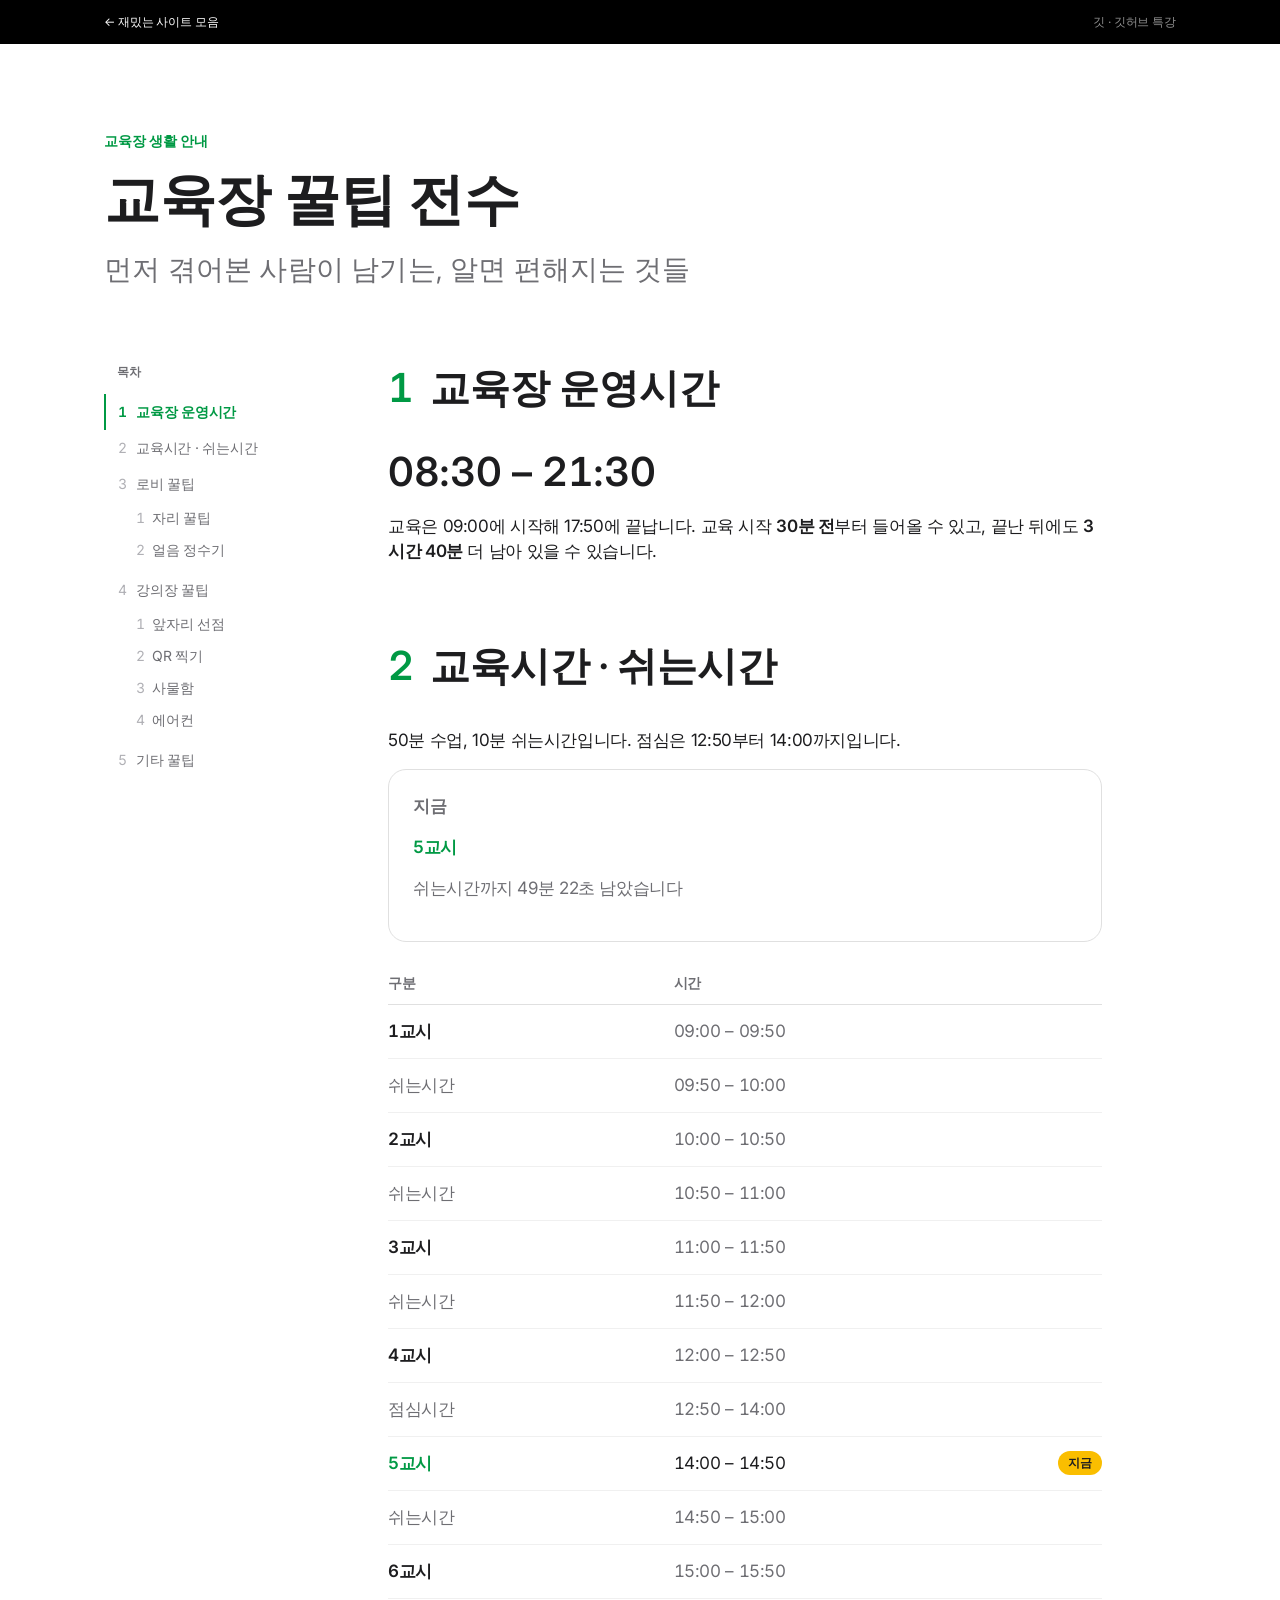
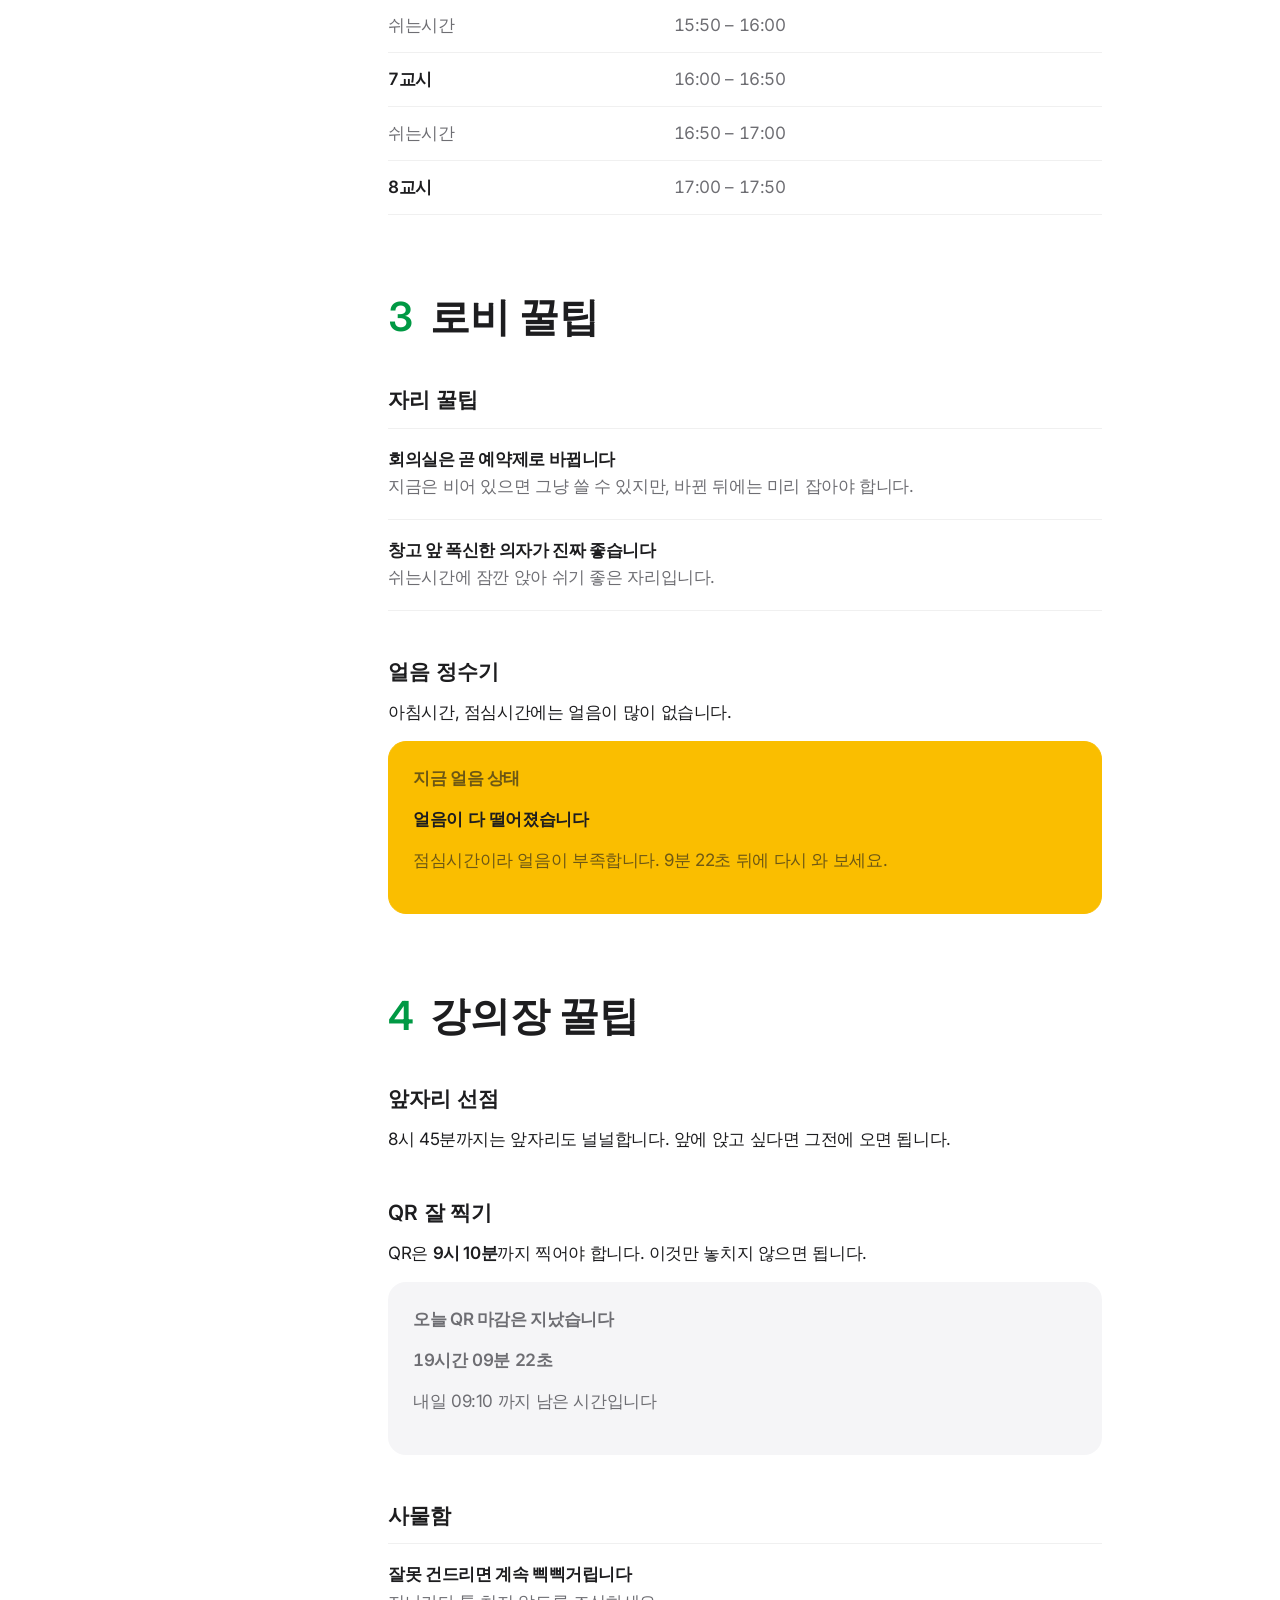
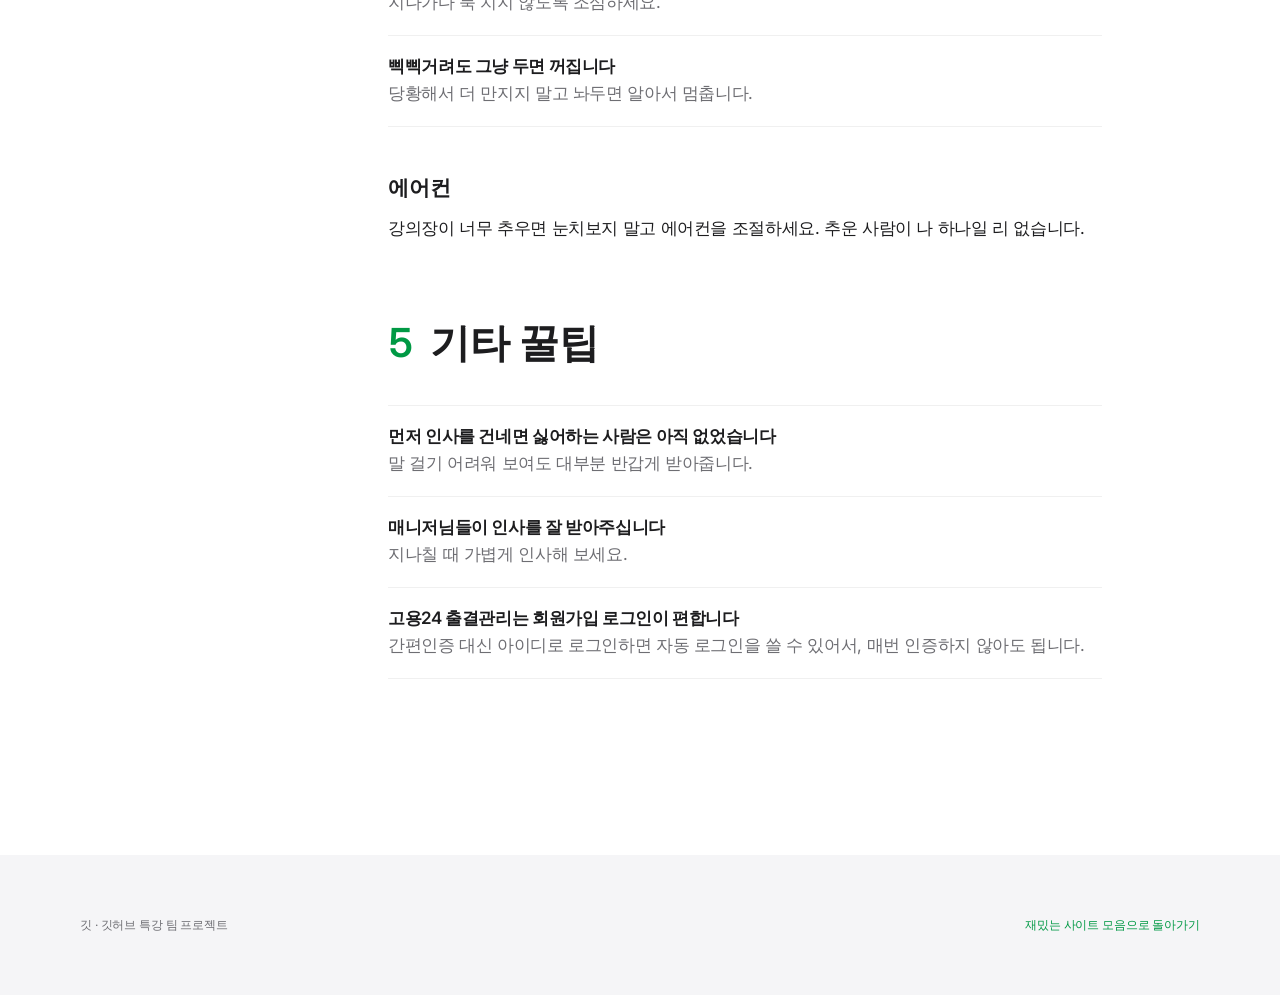
==== commit 94346586: "내용만 다채움" ====
--- a/sites/honeytips.html
+++ b/sites/honeytips.html
@@ -298,6 +298,19 @@
     }
 
     .tips-section p strong { font-weight: 600; }
+
+    /* 운영시간처럼 숫자 하나가 곧 답인 경우.
+       바로 위 .tips-section p 규칙보다 우선하도록 선택자를 한 단계 더 붙입니다. */
+    .tips-section p.hours-big {
+      margin: 0 0 20px;
+      font-family: var(--font-display);
+      font-size: 40px;
+      font-weight: 600;
+      line-height: 1.1;
+      letter-spacing: -0.374px;
+      font-variant-numeric: tabular-nums;
+      color: var(--ink);
+    }
 
     /* ── 꿀팁 목록 ──────────────────────────────────────────── */
 
@@ -620,7 +633,6 @@
           <ol>
             <li><a href="#lobby-seat">자리 꿀팁</a></li>
             <li><a href="#lobby-ice">얼음 정수기</a></li>
-            <li><a href="#lobby-snack">오늘의 다과 현황</a></li>
           </ol>
         </li>
         <li>
@@ -643,11 +655,10 @@
       <section class="tips-section" id="hours">
         <h2><span class="num">1</span>교육장 운영시간</h2>
 
-        <!-- TODO: 실제 운영시간을 확인해서 이 자리를 채워 주세요 -->
-        <div class="tips-todo">
-          <strong>운영시간 확인이 필요합니다</strong>
-          <span>정확한 개방·마감 시각을 확인한 뒤 이 자리를 채워 주세요. 교육 자체는 09:00에 시작해 17:50에 끝납니다.</span>
-        </div>
+        <p class="hours-big">08:30 – 21:30</p>
+
+        <p>교육은 09:00에 시작해 17:50에 끝납니다. 교육 시작 <strong>30분 전</strong>부터 들어올 수 있고,
+        끝난 뒤에도 <strong>3시간 40분</strong> 더 남아 있을 수 있습니다.</p>
       </section>
 
       <!-- 2. 교육시간 · 쉬는시간 표 -->
@@ -698,11 +709,16 @@
 
         <div class="tips-sub" id="lobby-seat">
           <h3>자리 꿀팁</h3>
-          <!-- TODO: 로비 자리에 대해 알아둘 점을 적어 주세요 -->
-          <div class="tips-todo">
-            <strong>내용을 채워 주세요</strong>
-            <span>콘센트가 있는 자리, 조용한 구석, 사람이 몰리는 시간대 같은 것들을 적으면 좋습니다.</span>
-          </div>
+          <ul class="tips-list">
+            <li>
+              <strong>회의실은 곧 예약제로 바뀝니다</strong>
+              <span>지금은 비어 있으면 그냥 쓸 수 있지만, 바뀐 뒤에는 미리 잡아야 합니다.</span>
+            </li>
+            <li>
+              <strong>창고 앞 폭신한 의자가 진짜 좋습니다</strong>
+              <span>쉬는시간에 잠깐 앉아 쉬기 좋은 자리입니다.</span>
+            </li>
+          </ul>
         </div>
 
         <div class="tips-sub" id="lobby-ice">
@@ -716,16 +732,6 @@
           </div>
         </div>
 
-        <div class="tips-sub" id="lobby-snack">
-          <h3>오늘의 다과 현황</h3>
-          <!-- TODO: 다과가 바뀌면 아래 목록을 고치고 커밋하면 됩니다 -->
-          <ul class="tips-list">
-            <li>
-              <strong>다과 목록을 채워 주세요</strong>
-              <span>이 자리에 오늘 나온 다과를 적고 커밋하면 목록이 갱신됩니다.</span>
-            </li>
-          </ul>
-        </div>
       </section>
 
       <!-- 4. 강의장 꿀팁 -->
